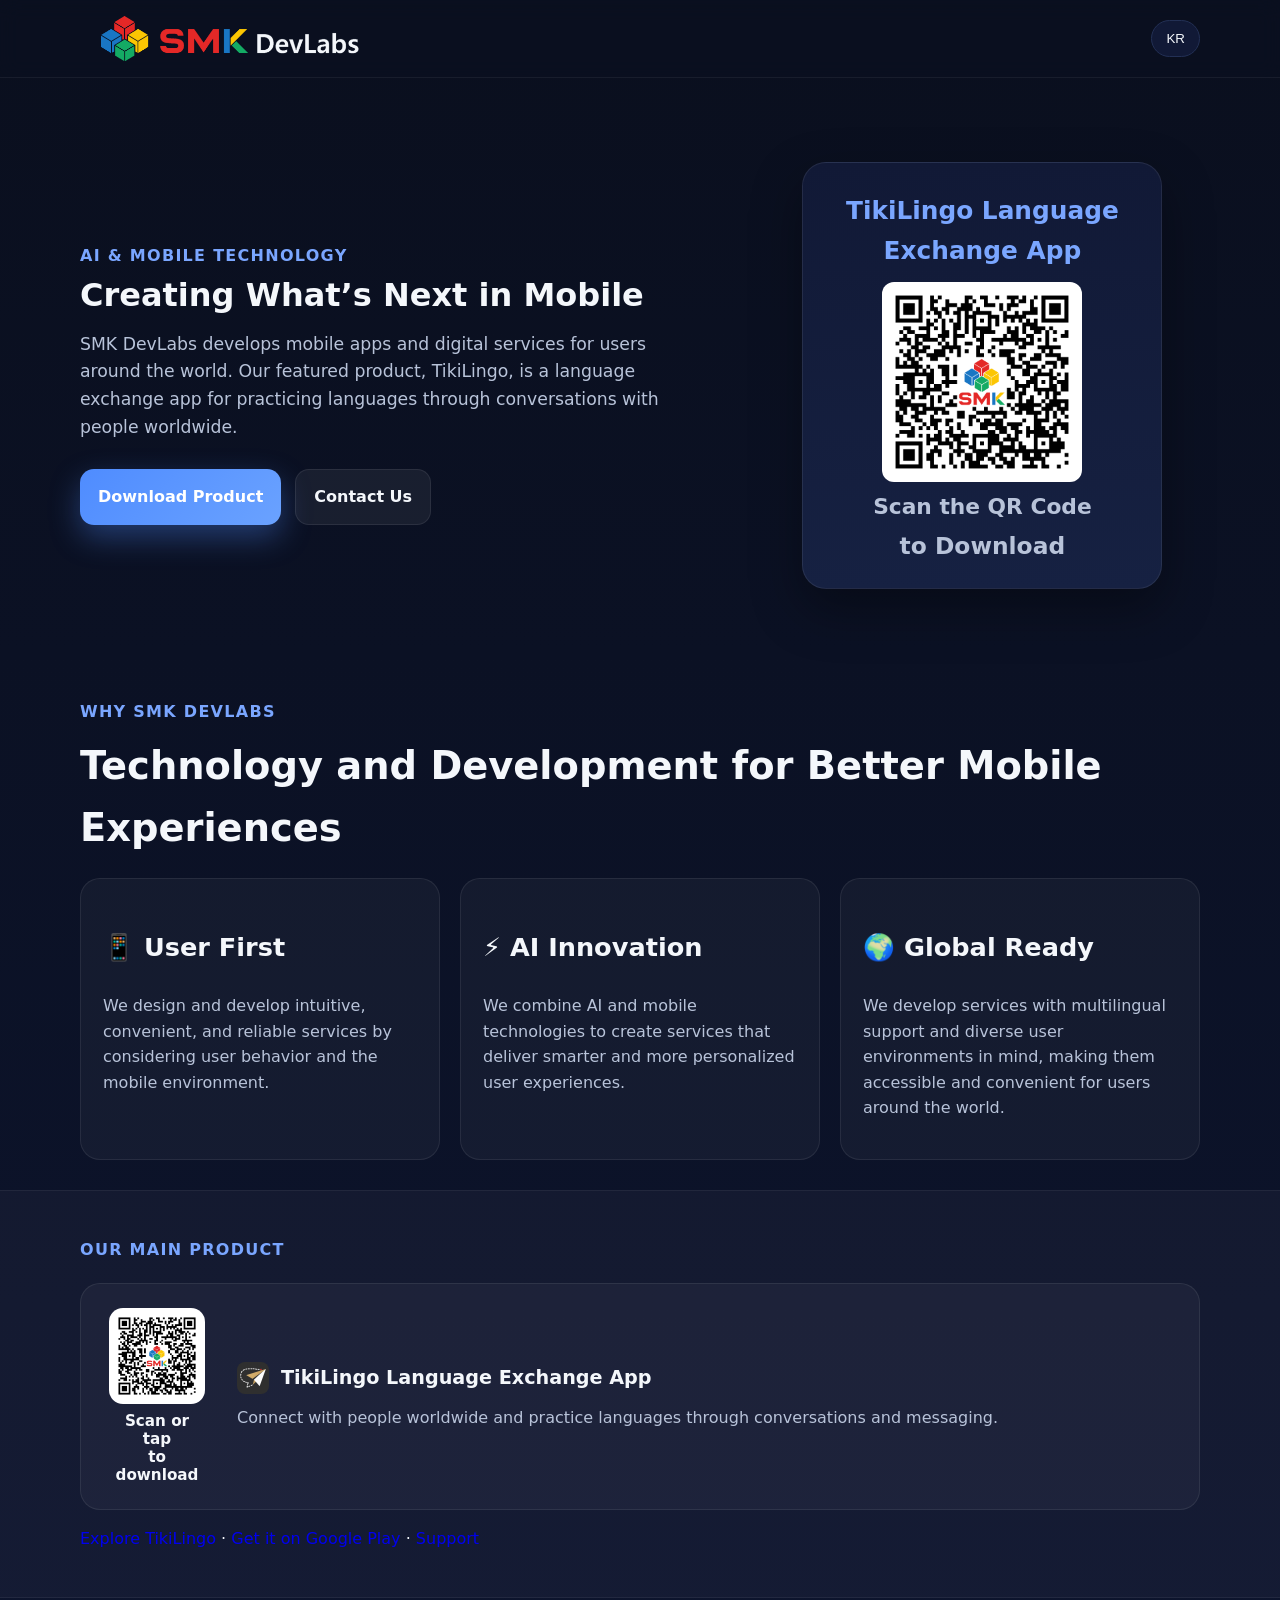
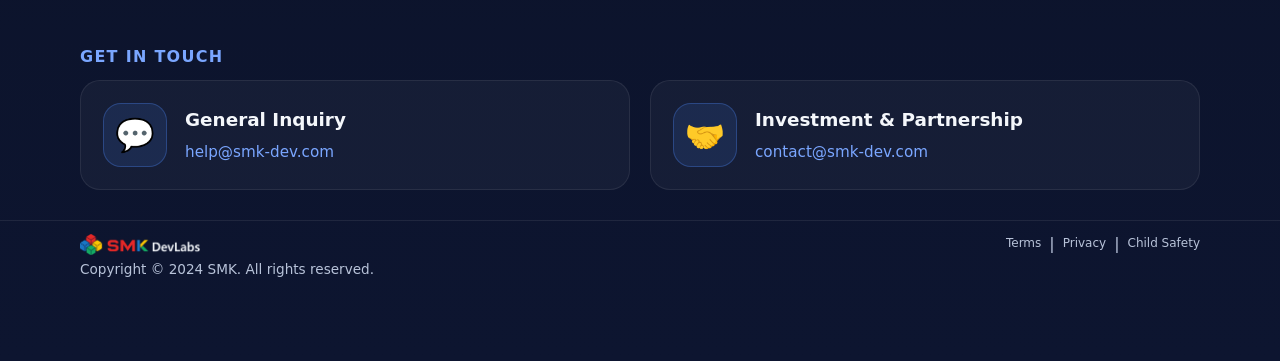
==== index.html @ c93ecc11 "Refresh homepage language copy and cache" ====
<!doctype html>
<html lang="ko">

<head>
  <meta charset="utf-8">
  <meta name="viewport" content="width=device-width, initial-scale=1">

  <meta name="description" data-i18n-key="page.description"
    content="SMK DevLabs develops mobile apps and digital services for users around the world, including TikiLingo, our language exchange app.">

  <title data-i18n-key="page.title">
    SMK DevLabs | Mobile App Development
  </title>

  <!-- Favicon -->
  <link rel="icon" type="image/png" sizes="512x512" href="/assets/img/SMK_LOGO_512x512.png">

  <!-- iPhone / iPad Home Screen -->
  <link rel="apple-touch-icon" sizes="180x180" href="/assets/img/SMK_LOGO_512x512.png">

  <!-- Android / PWA -->
  <link rel="manifest" href="/site.webmanifest">

  <meta name="theme-color" content="#ffffff">

  <!-- Canonical -->
  <link rel="canonical" href="https://smk-dev.com/">
  <!-- Open Graph -->
  <meta property="og:type" content="website">
  <meta property="og:url" content="https://smk-dev.com/">
  <meta property="og:title" content="SMK DevLabs | Mobile App Development">
  <meta property="og:description"
    content="SMK DevLabs develops mobile apps and digital services for users around the world, including TikiLingo, our language exchange app.">
  <meta property="og:image" content="https://smk-dev.com/assets/img/SMK_LOGO_512x512.png">

  <!-- Twitter / X -->
  <meta name="twitter:card" content="summary">
  <meta name="twitter:title" content="SMK DevLabs | Mobile App Development">
  <meta name="twitter:description"
    content="SMK DevLabs develops mobile apps and digital services for users around the world, including TikiLingo, our language exchange app.">
  <meta name="twitter:image" content="https://smk-dev.com/assets/img/SMK_LOGO_512x512.png">

  <link rel="stylesheet" href="style.css?v=20261029-2">
</head>

<body>

  <header class="header">
    <div class="container nav">
      <div class="logo-wrap">
        <a href="/"
          style="display: flex; align-items: center; text-decoration: none; color: inherit;">
          <img src="assets/img/logo.png" alt="SMK Logo" class="logo">
        </a>
      </div>

      <button id="langToggle" class="lang-btn">
        <span data-i18n-key="ui.toggleLabel">KR</span>
      </button>
    </div>
  </header>

  <main>
    <section class="hero">
      <div class="container hero-grid">
        <div>
          <p class="eyebrow" data-i18n-key="hero.eyebrow">AI & Mobile Technology</p>
          <h1 data-i18n-key="hero.title">Creating What’s Next in Mobile</h1>
          <p class="hero-text" data-i18n-key="hero.description">
            SMK DevLabs develops mobile apps and digital services for users around the world. Our featured product, TikiLingo, is a language exchange app for practicing languages through conversations with people worldwide.
          </p>
          <div class="hero-actions">
            <a class="btn primary" href="#product">
              <span data-i18n-key="hero.download">Download Apps</span>
            </a>
            <a class="btn secondary" href="#contact">
              <span data-i18n-key="hero.contact">Contact Us</span>
            </a>
          </div>
        </div>

        <div class="hero-visual">
          <a class="phone-card" href="https://play.google.com/store/apps/details?id=com.smk.tikitalk" target="_blank"
            rel="noreferrer"
            style="display: flex; flex-direction: column; align-items: center; text-align: center; gap: 12px; padding: 28px 24px;">

            <span class="hero-text" data-i18n-key="hero.productTitle"
              style="color: var(--brand-2); font-size: 1.55rem; font-weight: 600;">
              티키링고 언어교환 앱
            </span>

            <img src="assets/img/tikitalk-qr.png" alt="TikiLingo Google Play QR code"
              style="width: 200px; height: 200px; object-fit: contain; background: white; padding: 6px; border-radius: 12px;">

            <span data-i18n-key="hero.productScan"
              style="display: block; color: var(--muted); font-size: 1.36rem; font-weight: 800; line-height: 1.2;">
              QR 코드 스캔시
            </span>
            <span data-i18n-key="hero.productDownload"
              style="display: block; color: var(--muted); font-size: 1.46rem; font-weight: 600; line-height: 1.2;">
              앱 다운로드
            </span>

          </a>
        </div>
    </section>

<section class="section">
  <div class="container">
    <div class="section-head">
      <p class="eyebrow" data-i18n-key="why.title">Why SMK DEVLABS</p>
      <h2 data-i18n-key="why.heading">Built for Mobile from Day One</h2>
    </div>

    <div class="cards">
      <article class="card">
        <h3>
          <span class="card-icon">📱</span>
          <span data-i18n-key="why.card1.title">Mobile-First Design</span>
        </h3>
        <p data-i18n-key="why.card1.description">
          Every product is designed for the best smartphone experience.
        </p>
      </article>

      <article class="card">
        <h3>
          <span class="card-icon">⚡</span>
          <span data-i18n-key="why.card2.title">Fast Development</span>
        </h3>
        <p data-i18n-key="why.card2.description">
          We turn ideas into working mobile apps quickly and efficiently.
        </p>
      </article>

      <article class="card">
        <h3>
          <span class="card-icon">🌍</span>
          <span data-i18n-key="why.card3.title">Global Ready</span>
        </h3>
        <p data-i18n-key="why.card3.description">
          Our apps are built with multilingual and international users in mind.
        </p>
      </article>
    </div>
  </div>
</section>
    <section class="section product" id="product">
      <div class="container">
        <div class="section-head">
          <p class="eyebrow" data-i18n-key="product.title">Our Main Product</p>
        </div>
        <div class="product-card-main">
          <a class="product-left-group" href="https://play.google.com/store/apps/details?id=com.smk.tikitalk" target="_blank" rel="noopener noreferrer" aria-label="Download TikiLingo on Google Play">
            <img src="assets/img/tikitalk-qr.png" alt="TikiLingo Google Play QR code" class="qr-img-large">
            <span class="qr-action-caption">Scan or tap<br>to download</span>
          </a>
          <a class="main-product-content product-details-link" href="/tikilingo.html" aria-label="Learn more about TikiLingo">
            <div class="main-product-header">
              <div class="title-with-badge">
                <img src="assets/img/app-icon.png" alt="TikiLingo app icon" class="inline-app-icon">
                <h2 data-i18n-key="product.heading">TikiLingo Language Exchange App</h2>
              </div>
            </div>
            <p data-i18n-key="product.description">
              Connect with people worldwide and practice languages through conversations and messaging.
            </p>
          </a>
        </div>
        <p class="product-support-links"><a href="/tikilingo.html" data-i18n-key="product.learnMore">Explore TikiLingo</a> · <a href="https://play.google.com/store/apps/details?id=com.smk.tikitalk" target="_blank" rel="noopener noreferrer" data-i18n-key="product.install">Get it on Google Play</a> · <a href="mailto:help@smk-dev.com">Support</a></p>
      </div>
    </section>

    <section class="section contact" id="contact">
      <div class="container">
        <p class="eyebrow" data-i18n-key="contact.title">Get in Touch</p>
        <div class="contact-grid">
          <div class="contact-card">
            <a href="mailto:help@smk-dev.com" class="contact-link">
              <div class="contact-icon">💬</div>
              <div class="contact-content">
                <h3 data-i18n-key="contact.general.title">General Inquiry</h3>
                <span class="contact-text">help@smk-dev.com</span>
              </div>
            </a>
          </div>
          <div class="contact-card">
            <a href="mailto:contact@smk-dev.com" class="contact-link">
              <div class="contact-icon">🤝</div>
              <div class="contact-content">
                <h3 data-i18n-key="contact.partnership.title">Investment & Partnership</h3>
                <span class="contact-text">contact@smk-dev.com</span>
              </div>
            </a>
          </div>
        </div>
      </div>
    </section>
  </main>

  <div id="site-footer"></div>

  <a href="#" class="back-to-top" aria-label="Back to top">
    <svg viewBox="0 0 24 24" width="20" height="20" stroke="currentColor" stroke-width="2.5" fill="none"
      stroke-linecap="round" stroke-linejoin="round">
      <polyline points="18 15 12 9 6 15"></polyline>
    </svg>
  </a>

  <script src="script.js?v=20261029-4"></script>
</body>

</html>
---- style.css ----
:root {
  --bg: #0b1020;
  --panel: #111936;
  --panel-2: #162142;
  --text: #f4f7fb;
  --muted: #b8c3d9;
  --line: #233055;
  --brand: #4f8cff;
  --brand-2: #7aa6ff;
  --shadow: 0 20px 50px rgba(0, 0, 0, .35);
}

/* =========================================================
GLOBAL
========================================================= */

* {
  box-sizing: border-box;
}

html {
  scroll-behavior: smooth;
}

body {
  margin: 0;

  font-family:
    Inter,
    system-ui,
    -apple-system,
    BlinkMacSystemFont,
    "Segoe UI",
    Roboto,
    sans-serif;

  background:
    linear-gradient(180deg,
      #0a0f1e 0%,
      #0d1530 100%);

  color: var(--text);
  line-height: 1.6;
}

a,
a:link,
a:visited,
a:hover,
a:active {
  text-decoration: none !important;
}

.container {
  width: min(1120px,
      calc(100% - 40px));

  margin: 0 auto;
}

/* Accessible navigation and product landing pages */
.skip-link {
  position: absolute;
  top: 8px;
  left: -10000px;
  z-index: 100;
  padding: 10px 14px;
  border-radius: 8px;
  background: var(--panel);
  color: var(--text);
}

.skip-link:focus {
  left: 12px;
}

:focus-visible {
  outline: 3px solid var(--brand-2);
  outline-offset: 3px;
}

.landing-source a,
.landing-faq a,
.landing-cta a:not(.btn) {
  color: var(--brand-2);
}

.lang-btn[href] {
  display: inline-flex;
  align-items: center;
  text-decoration: none;
}

.landing-main .landing-hero {
  padding-top: 64px;
}

.landing-subtitle {
  color: var(--muted);
  font-size: .62em;
}

.landing-app-icon {
  width: min(280px, 70vw);
  height: auto;
  border-radius: 28px;
  box-shadow: var(--shadow);
}

.landing-download-card {
  width: min(360px, 100%);
  flex-direction: column;
  gap: 14px;
  padding: 24px;
  text-align: center;
}

.landing-download-card .landing-app-icon {
  width: 88px;
  border-radius: 20px;
}

.landing-qr {
  width: 220px;
  height: 220px;
  max-width: 100%;
  object-fit: contain;
  padding: 6px;
  border-radius: 14px;
  background: #fff;
}

.landing-qr-caption,
.qr-action-caption {
  color: var(--muted);
  font-size: .95rem;
  font-weight: 700;
  text-align: center;
}

.store-note,
.landing-source {
  color: var(--muted);
  font-size: .94rem;
}

.landing-cards .card h3 {
  margin-top: 0;
}

.landing-faq details {
  margin: 12px 0;
  padding: 18px 20px;
  border: 1px solid rgba(255, 255, 255, .08);
  border-radius: 14px;
  background: rgba(255, 255, 255, .04);
}

.landing-faq summary {
  cursor: pointer;
  font-size: 1.08rem;
  font-weight: 700;
}

.landing-faq details p,
.landing-cta p {
  color: var(--muted);
}

.landing-cta .container {
  padding: 28px;
  border: 1px solid rgba(255, 255, 255, .08);
  border-radius: 20px;
  background: rgba(255, 255, 255, .04);
}

.landing-cta h2 {
  margin-top: 0;
}

.landing-cta .btn {
  margin: 8px 0;
}

/* =========================================================
HEADER
========================================================= */

.header {
  position: sticky;
  top: 0;
  z-index: 50;

  backdrop-filter: blur(10px);

  background:
    rgba(11, 16, 32, .7);

  border-bottom:
    1px solid rgba(255, 255, 255, .06);
}

.nav {
  display: flex;

  align-items: center;
  justify-content: space-between;

  padding: 16px 0;
}

.logo-wrap {
  display: flex;

  align-items: center;

  gap: 16px;
}

.footer-logo {
  gap: 10px;
}

.logo {
  width: 300px;
  height: 45px;

  object-fit: contain;
}

.logo.small {
  width: 120px;
  height: 28px;
}

.lang-btn {
  border:
    1px solid var(--line);

  background:
    var(--panel);

  color:
    var(--text);

  padding:
    10px 14px;

  border-radius:
    999px;

  cursor:
    pointer;
}

/* =========================================================
HERO
========================================================= */

.hero {
  padding:
    84px 0 64px;
}

.hero-grid {
  display: grid;

  grid-template-columns:
    1.2fr .8fr;

  gap:
    32px;

  align-items:
    center;
}

.eyebrow {
  color:
    var(--brand-2);

  font-weight:
    700;

  letter-spacing:
    .08em;

  text-transform:
    uppercase;

  margin-bottom:
    10px;
}

h1 {
  font-size:
    clamp(2.0rem,
      5vw,
      2.0rem);

  line-height:
    1.08;

  margin:
    0 0 18px;
}

.hero-text {
  color:
    var(--muted);

  font-size:
    1.08rem;

  max-width:
    620px;
}

.hero-actions {
  display:
    flex;

  gap:
    14px;

  margin-top:
    28px;

  flex-wrap:
    wrap;
}

.btn {
  display:
    inline-flex;

  align-items:
    center;

  justify-content:
    center;

  padding:
    14px 18px;

  border-radius:
    14px;

  text-decoration:
    none;

  font-weight:
    700;

  transition:
    .2s;
}

.btn:hover {
  transform:
    translateY(-2px);
}

.btn.primary {
  background:
    linear-gradient(135deg,
      var(--brand),
      #6aa2ff);

  color:
    white;

  box-shadow:
    0 12px 30px rgba(79, 140, 255, .35);
}

.btn.secondary {
  background:
    rgba(255, 255, 255, .06);

  border:
    1px solid rgba(255, 255, 255, .08);

  color:
    var(--text);
}

/* =========================================================
FEATURED PRODUCT
========================================================= */

.hero-visual {
  display:
    flex;

  justify-content:
    center;
}

.phone-card {
  width:
    min(360px, 100%);

  background:
    linear-gradient(180deg,
      var(--panel),
      var(--panel-2));

  border:
    1px solid rgba(255, 255, 255, .08);

  border-radius:
    24px;

  padding:
    22px;

  box-shadow:
    var(--shadow);

  display:
    flex;

  gap:
    18px;

  align-items:
    center;

  text-decoration:
    none;

  color:
    var(--text);

  cursor:
    pointer;

  transition:
    .2s;
}

.phone-card:hover {
  transform:
    translateY(-4px);
}

.phone-card *,
.phone-card:hover,
.phone-card:visited {
  text-decoration:
    none !important;

  color:
    inherit;
}

.app-icon {
  width:
    96px;

  height:
    96px;

  border-radius:
    22px;

  object-fit:
    cover;
}

.app-label {
  color:
    var(--brand-2);

  font-size:
    .85rem;

  font-weight:
    700;
}

/* =========================================================
SECTION
========================================================= */

.section {
  padding:
    30px 0;
}

.section-head {
  margin-bottom:
    20px;
}

.section h2 {
  font-size:
    clamp(1.8rem,
      3vw,
      3rem);

  margin:
    0;
}

/* =========================================================
CARDS
========================================================= */

.cards {
  display:
    grid;

  grid-template-columns:
    repeat(3, 1fr);

  gap:
    20px;
}

.card {
  background:
    rgba(255, 255, 255, .04);

  border:
    1px solid rgba(255, 255, 255, .08);

  border-radius:
    20px;

  padding:
    22px;
}

.card-icon {
  font-size:
    1.6rem;
}

.card h3 {
  font-size:
      1.6rem;
}

.card p {
  color:
    var(--muted);
}

/* =========================================================
CONTACT
========================================================= */

.contact-grid {
  display:
    grid;

  grid-template-columns:
    repeat(2, 1fr);

  gap:
    20px;
}

.contact-card {
  background:
    rgba(255, 255, 255, .04);

  border:
    1px solid rgba(255, 255, 255, .08);

  border-radius:
    20px;

  padding:
    22px;

  transition:
    transform .2s,
    border-color .2s;
}

.contact-card:hover {
  transform:
    translateY(-3px);

  border-color:
    rgba(79, 140, 255, 0.3);
}

.contact-link {
  display:
    flex;

  align-items:
    center;

  gap:
    18px;

  text-decoration:
    none;

  color:
    inherit;
}

.contact-icon {
  display:
    flex;

  align-items:
    center;

  justify-content:
    center;

  flex-shrink:
    0;

  width:
    64px;

  height:
    64px;

  background:
    rgba(79, 140, 255, 0.12);

  border:
    1px solid rgba(79, 140, 255, 0.3);

  border-radius:
    18px;

  font-size:
    2rem;

  line-height:
    1;
}

.contact-content {
  display:
    flex;

  flex-direction:
    column;

  gap:
    6px;
}

.contact-content h3 {
  margin:
    0;

  font-size:
    1.15rem;

  font-weight:
    600;

  color:
    var(--text);
}

.contact-text {
  color:
    var(--brand-2);

  font-size:
    0.95rem;

  font-weight:
    500;

  word-break:
    break-all;
}

/* =========================================================
LEGAL PAGES
========================================================= */
.legal-container {
  width: 100%;
  max-width: none;
  margin: 20px auto;
  padding: 0 20px;
}

.legal-content h1 {
  font-size: 1.6rem !important;

  margin-bottom:
    12px;
}

.legal-content h2 {
  font-size:
    clamp(1.2rem,
      2.5vw,
      1.4rem);

  margin-top:
    35px;

  margin-bottom:
    12px;

  color:
    var(--brand-2);
}

.legal-content p,
.legal-content li {
  color:
    var(--muted);

  line-height:
    1.7;

  margin-bottom:
    12px;
}

.legal-content ul {
  padding-left:
    20px;

  margin-bottom:
    20px;
}

.back-link {
  display:
    inline-flex;

  align-items:
    center;

  gap:
    8px;

  color:
    var(--brand-2);

  text-decoration:
    none;

  font-weight:
    600;

  margin-bottom:
    30px;

  transition:
    transform .2s;
}

.back-link:hover {
  transform:
    translateX(-4px);
}

/* =========================================================
FOOTER
========================================================= */

.footer {
  border-top:
    1px solid rgba(255, 255, 255, .08);

  padding:
    10px 0;

  padding-bottom:
    80px;
}

.footer-inner {
  display:
    flex;

  justify-content:
    space-between;

  align-items:
    flex-start;

  flex-wrap:
    wrap;

  gap:
    0;
}

.footer-left {
  display:
    flex;

  flex-direction:
    column;

  gap:
    0;
}

.footer-copyright {
  color:
    var(--muted);

  font-size:
    0.85rem;

  margin:
    0;
}

.footer-right {
  display:
    flex;

  flex-direction:
    column;
}

.footer-links-list {
  list-style:
    none;

  padding:
    0;

  margin:
    0;

  display:
    flex;

  flex-direction:
    row;

  gap:
    0;

  text-align:
    right;
}

.footer-links-list li {
  display:
    flex;

  align-items:
    center;
}

.footer-links-list li:not(:last-child)::after {
  content:
    "|";

  margin:
    0 8px;

  color:
    var(--muted);
}

.footer-links-list a {
  color:
    var(--muted);

  text-decoration:
    none !important;

  font-size:
    0.75rem;

  transition:
    color 0.2s;

  display:
    inline-block;
}

.footer-links-list a:hover {
  color:
    var(--brand-2);

  text-decoration:
    none !important;
}

/* =========================================================
SCROLL BUTTONS

Both buttons use exactly the same visual design.
Only their position and arrow direction are different.

The arrows are pure CSS.
There is NO horizontal shaft/line.
There is NO movement on hover or active state.
========================================================= */

.back-to-top,
#scroll-bottom-button {
  position:
    fixed;

  width:
    48px;

  height:
    48px;

  display:
    flex;

  align-items:
    center;

  justify-content:
    center;

  padding:
    0;

  margin:
    0;

  background:
    rgba(30, 41, 59, 0.3);

  color:
    #ffffff;

  border:
    1px solid rgba(255, 255, 255, 0.1);

  border-radius:
    50%;

  backdrop-filter:
    blur(4px);

  -webkit-backdrop-filter:
    blur(4px);

  z-index:
    9999;

  cursor:
    pointer;

  text-decoration:
    none;

  transition:
    opacity 0.3s ease,
    visibility 0.3s ease,
    background 0.2s ease,
    border-color 0.2s ease,
    box-shadow 0.2s ease;
}

/* Hide scroll-to-bottom button when hidden attribute is active */
#scroll-bottom-button[hidden] {
  display: none !important;
}

/* =========================================================
BACK TO TOP
========================================================= */

.back-to-top {
  bottom:
    30px;

  right:
    30px;

  opacity:
    0;

  visibility:
    hidden;
}

.back-to-top.show {
  opacity:
    1;

  visibility:
    visible;
}

/* =========================================================
SCROLL TO BOTTOM
========================================================= */

#scroll-bottom-button {
  left:
    50%;

  bottom:
    30px;

  transform:
    translateX(-50%);

  opacity:
    1;

  visibility:
    visible;
}

/* =========================================================
HIDE ORIGINAL SVG
========================================================= */

.back-to-top svg {
  display:
    none;
}

/* =========================================================
CSS ARROWS

UP:
  ^

DOWN:
  v

Only two diagonal lines are used.
There is no horizontal line.
========================================================= */

/* Common arrow head */

.back-to-top::before,
#scroll-bottom-button::before {
  content:
    "";

  position:
    absolute;

  width:
    10px;

  height:
    10px;

  border-left:
    2px solid currentColor;

  border-top:
    2px solid currentColor;

  opacity:
    0.9;

  border-radius:
    1px;

  transition:
    opacity 0.2s ease;
}

/* =========================================================
UP ARROW

^
========================================================= */

.back-to-top::before {
  transform:
    rotate(45deg);

  top:
    18px;
}

/* =========================================================
DOWN ARROW

v
========================================================= */

#scroll-bottom-button::before {
  transform:
    rotate(225deg);

  top:
    15px;
}

/* =========================================================
REMOVE ARROW SHAFT COMPLETELY

The previous ::after horizontal line is intentionally disabled.
========================================================= */

.back-to-top::after,
#scroll-bottom-button::after {
  display:
    none;
}

/* =========================================================
HOVER

The button does NOT move.
The arrow does NOT move.
Only visual highlighting changes.
========================================================= */

.back-to-top:hover,
#scroll-bottom-button:hover {
  background:
    rgba(79, 140, 255, 0.85);

  border-color:
    rgba(79, 140, 255, 0.5);

  box-shadow:
    0 8px 20px rgba(0, 0, 0, 0.3);
}

.back-to-top:hover::before,
#scroll-bottom-button:hover::before {
  opacity:
    1;
}

/* =========================================================
ACTIVE

The buttons do NOT move when clicked.
========================================================= */

.back-to-top:active {
  transform:
    none;
}

#scroll-bottom-button:active {
  transform:
    translateX(-50%);
}

/* =========================================================
HIDDEN STATE
========================================================= */

#scroll-bottom-button.hidden {
  opacity:
    0;

  visibility:
    hidden;

  pointer-events:
    none;

  transform:
    translateX(-50%);
}

/* =========================================================
KEYBOARD FOCUS
========================================================= */

.back-to-top:focus-visible,
#scroll-bottom-button:focus-visible {
  outline:
    2px solid rgba(255, 255, 255, 0.3);

  outline-offset:
    3px;
}

/* =========================================================
MAIN PRODUCT
========================================================= */

.product {
  background:
    rgba(255, 255, 255, .03);

  border-top:
    1px solid rgba(255, 255, 255, .06);

  border-bottom:
    1px solid rgba(255, 255, 255, .06);
}

.product-card-main {
  display:
    flex;

  align-items:
    center;

  gap:
    32px;

  text-decoration:
    none;

  color:
    var(--text);

  background:
    rgba(255, 255, 255, .04);

  border:
    1px solid rgba(255, 255, 255, .08);

  border-radius:
    20px;

  padding:
    24px 28px;

  cursor:
    pointer;

  transition:
    .2s;
}

.product-card-main:hover {
  transform:
    translateY(-4px);

  box-shadow:
    var(--shadow);

  border-color:
    rgba(79, 140, 255, 0.3);
}

.product-card-main *,
.product-card-main:hover,
.product-card-main:visited,
.product-card-main:active {
  text-decoration:
    none !important;

  color:
    inherit;
}

/* =========================================================
LEFT GROUP
========================================================= */

.product-left-group {
  flex-shrink:
    0;

  display:
    flex;

  align-items:
    center;

  justify-content:
    center;
}

.product-left-group[href] {
  width: 96px;
  flex: 0 0 96px;
  flex-direction: column;
  gap: 8px;
  color: inherit;
  text-decoration: none;
}

.product-left-group[href] .qr-action-caption {
  width: 96px;
  max-width: 96px;
  line-height: 1.2;
}

.qr-img-large {
  width:
    96px;

  height:
    96px;

  object-fit:
    contain;

  background:
    white;

  padding:
    6px;

  border-radius:
    14px;
}

/* =========================================================
CONTENT AREA
========================================================= */

.main-product-content {
  display:
    flex;

  flex-direction:
    column;

  gap:
    12px;

  flex:
    1;
}

.product-details-link {
  color: inherit;
  text-decoration: none;
}

.main-product-header {
  display:
    flex;

  align-items:
    center;
}

.title-with-badge {
  display:
    flex;

  align-items:
    center;

  flex-wrap:
    wrap;

  gap:
    12px;
}

.inline-app-icon {
  width:
    32px;

  height:
    32px;

  border-radius:
    8px;

  object-fit:
    cover;
}

.main-product-header h2 {
  margin:
    0;

  font-size:
    1.2rem;

  font-weight:
    600;
}

/* =========================================================
GOOGLE PLAY BUTTON
========================================================= */

.google-play-store-button {
  width:
    110px;

  height:
    auto;

  display:
    inline-block;

  vertical-align:
    middle;

  transition:
    transform .2s;
}

.google-play-store-button:hover {
  transform:
    translateY(-2px);
}

.main-product-content p {
  color:
    var(--muted);

  margin:
    0;

  font-size:
    1rem;

  line-height:
    1.5;
}

/* =========================================================
KOREAN SUB LIST
========================================================= */

.korean-sub-list {
  list-style:
    none;

  margin:
    8px 0;

  padding-left:
    2em;
}

.korean-sub-list li {
  margin:
    4px 0;

  padding-left:
    0;
}

/* =========================================================
RESPONSIVE
========================================================= */

@media (max-width: 860px) {

  .hero-grid,
  .cards,
  .contact-grid {
    grid-template-columns:
      1fr;
  }

  .logo {
    width:
      300px;

    height:
      45px;
  }

  .product-card-main {
    flex-direction:
      column;

    align-items:
      flex-start;
  }

  .product-left-group[href] {
    align-self: center;
  }

  .contact-grid {
    grid-template-columns:
      1fr;
  }
}

/* =========================================================
TABLET / MOBILE
========================================================= */

@media (max-width: 768px) {

  .back-to-top,
  #scroll-bottom-button {
    width:
      42px;

    height:
      42px;

    bottom:
      20px;
  }

  .back-to-top {
    right:
      20px;
  }

  #scroll-bottom-button {
    left:
      50%;
  }

  .back-to-top::before,
  #scroll-bottom-button::before {
    width:
      8px;

    height:
      8px;
  }

  /* Keep the same arrow direction and position.
     No horizontal line is displayed. */

  .back-to-top::before {
    transform:
      rotate(45deg);

    top:
      16px;
  }

  #scroll-bottom-button::before {
    transform:
      rotate(225deg);

    top:
      13px;
  }

  .back-to-top:hover::before {
    transform:
      rotate(45deg);
  }

  #scroll-bottom-button:hover::before {
    transform:
      rotate(225deg);
  }
}

/* =========================================================
SMALL MOBILE
========================================================= */

@media (max-width: 600px) {

  .footer-inner {
    flex-direction:
      column;

    align-items:
      flex-start;
  }

  .footer-links-list {
    text-align:
      left;
  }

  .footer-links-list a:hover {
    transform:
      none;
  }
}

/* =========================================================
EXTRA SMALL MOBILE
========================================================= */

@media (max-width: 480px) {

  .logo {
    width:
      180px;

    height:
      45px;
  }

  .hero {
    padding:
      40px 0 30px;
  }

  .contact-card {
    padding:
      18px;
  }

  .contact-icon {
    width:
      54px;

    height:
      54px;

    font-size:
      1.6rem;
  }
}
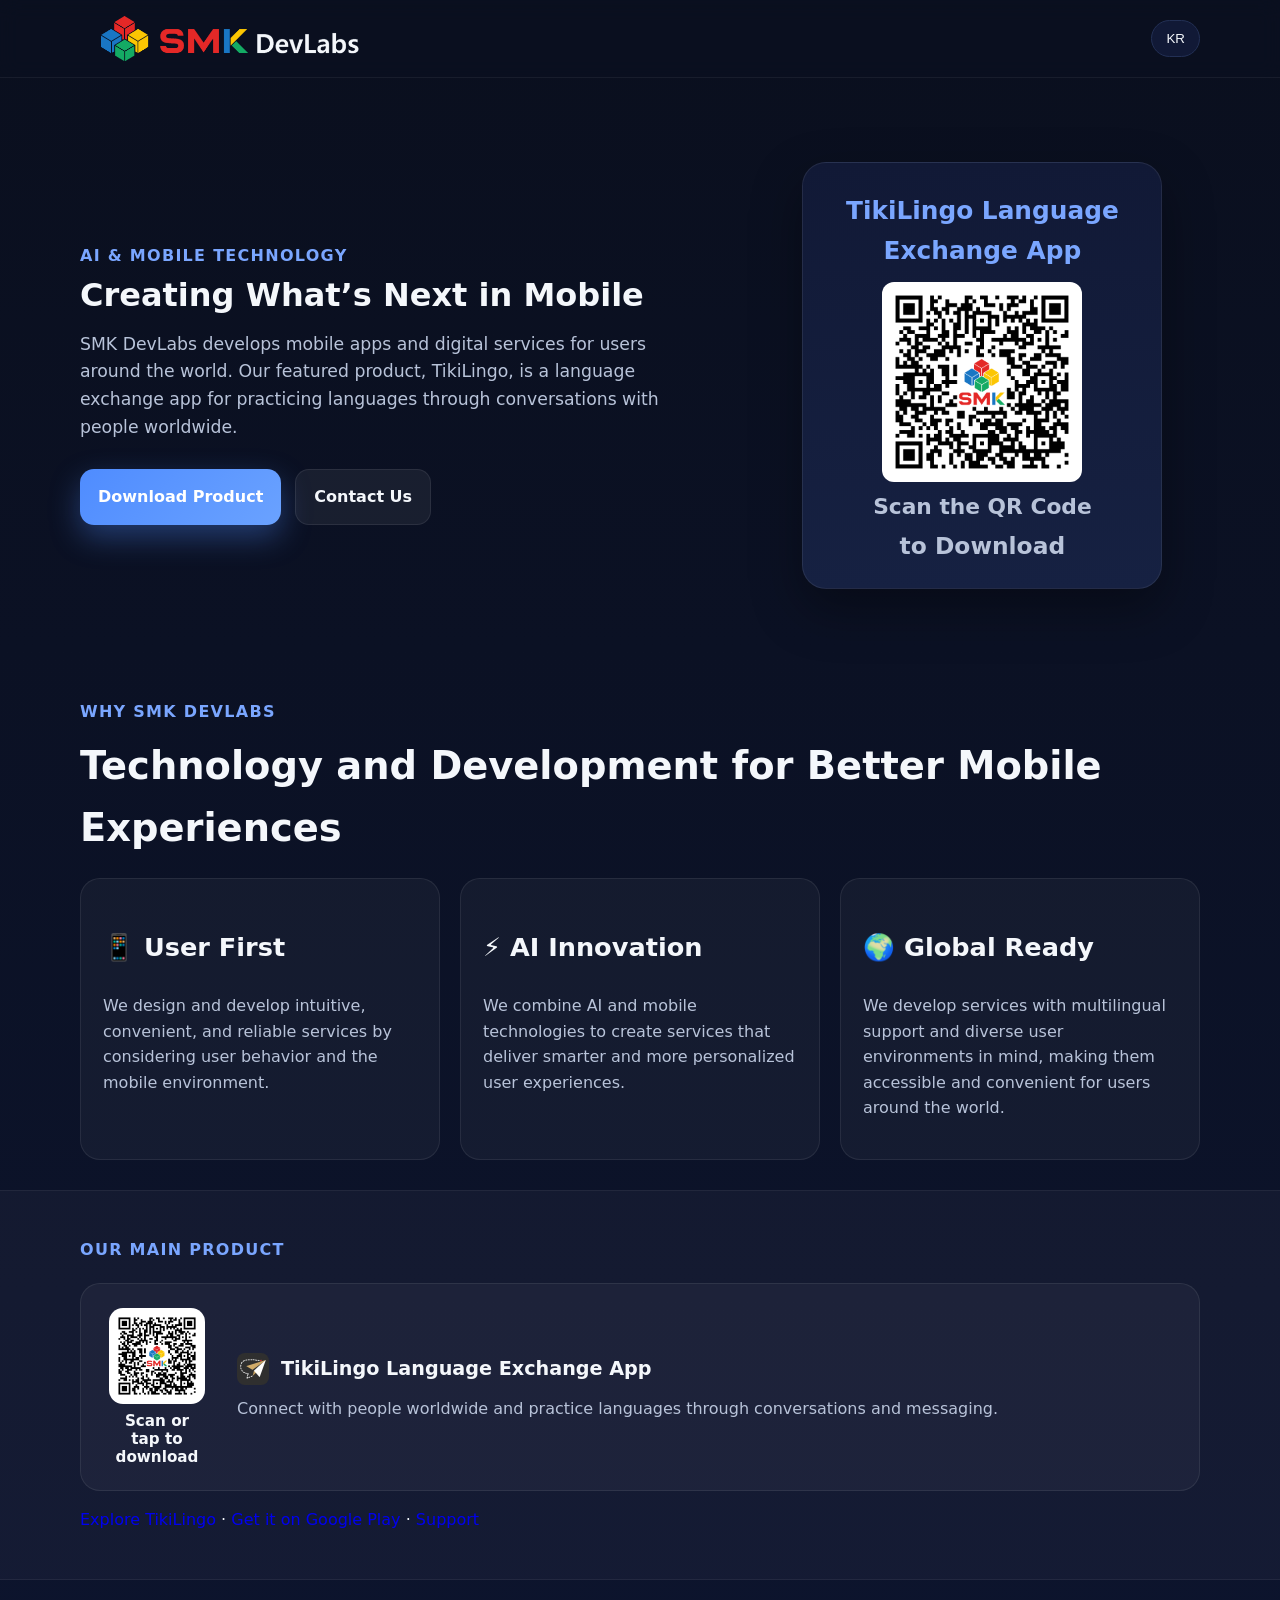
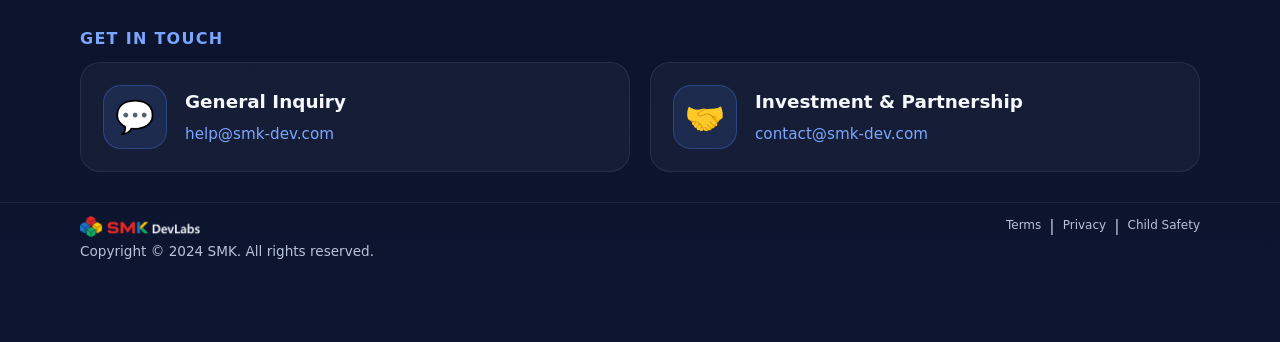
==== commit fb7b1ad2: "Localize homepage and landing page links" ====
--- a/index.html
+++ b/index.html
@@ -153,7 +153,10 @@
         <div class="product-card-main">
           <a class="product-left-group" href="https://play.google.com/store/apps/details?id=com.smk.tikitalk" target="_blank" rel="noopener noreferrer" aria-label="Download TikiLingo on Google Play">
             <img src="assets/img/tikitalk-qr.png" alt="TikiLingo Google Play QR code" class="qr-img-large">
-            <span class="qr-action-caption">Scan or tap<br>to download</span>
+            <span class="qr-action-caption">
+              <span data-i18n-key="product.qrScan">Scan or tap</span>
+              <span data-i18n-key="product.qrDownload">to download</span>
+            </span>
           </a>
           <a class="main-product-content product-details-link" href="/tikilingo.html" aria-label="Learn more about TikiLingo">
             <div class="main-product-header">
@@ -207,7 +210,7 @@
     </svg>
   </a>
 
-  <script src="script.js?v=20261029-4"></script>
+  <script src="script.js?v=20261029-5"></script>
 </body>
 
 </html>
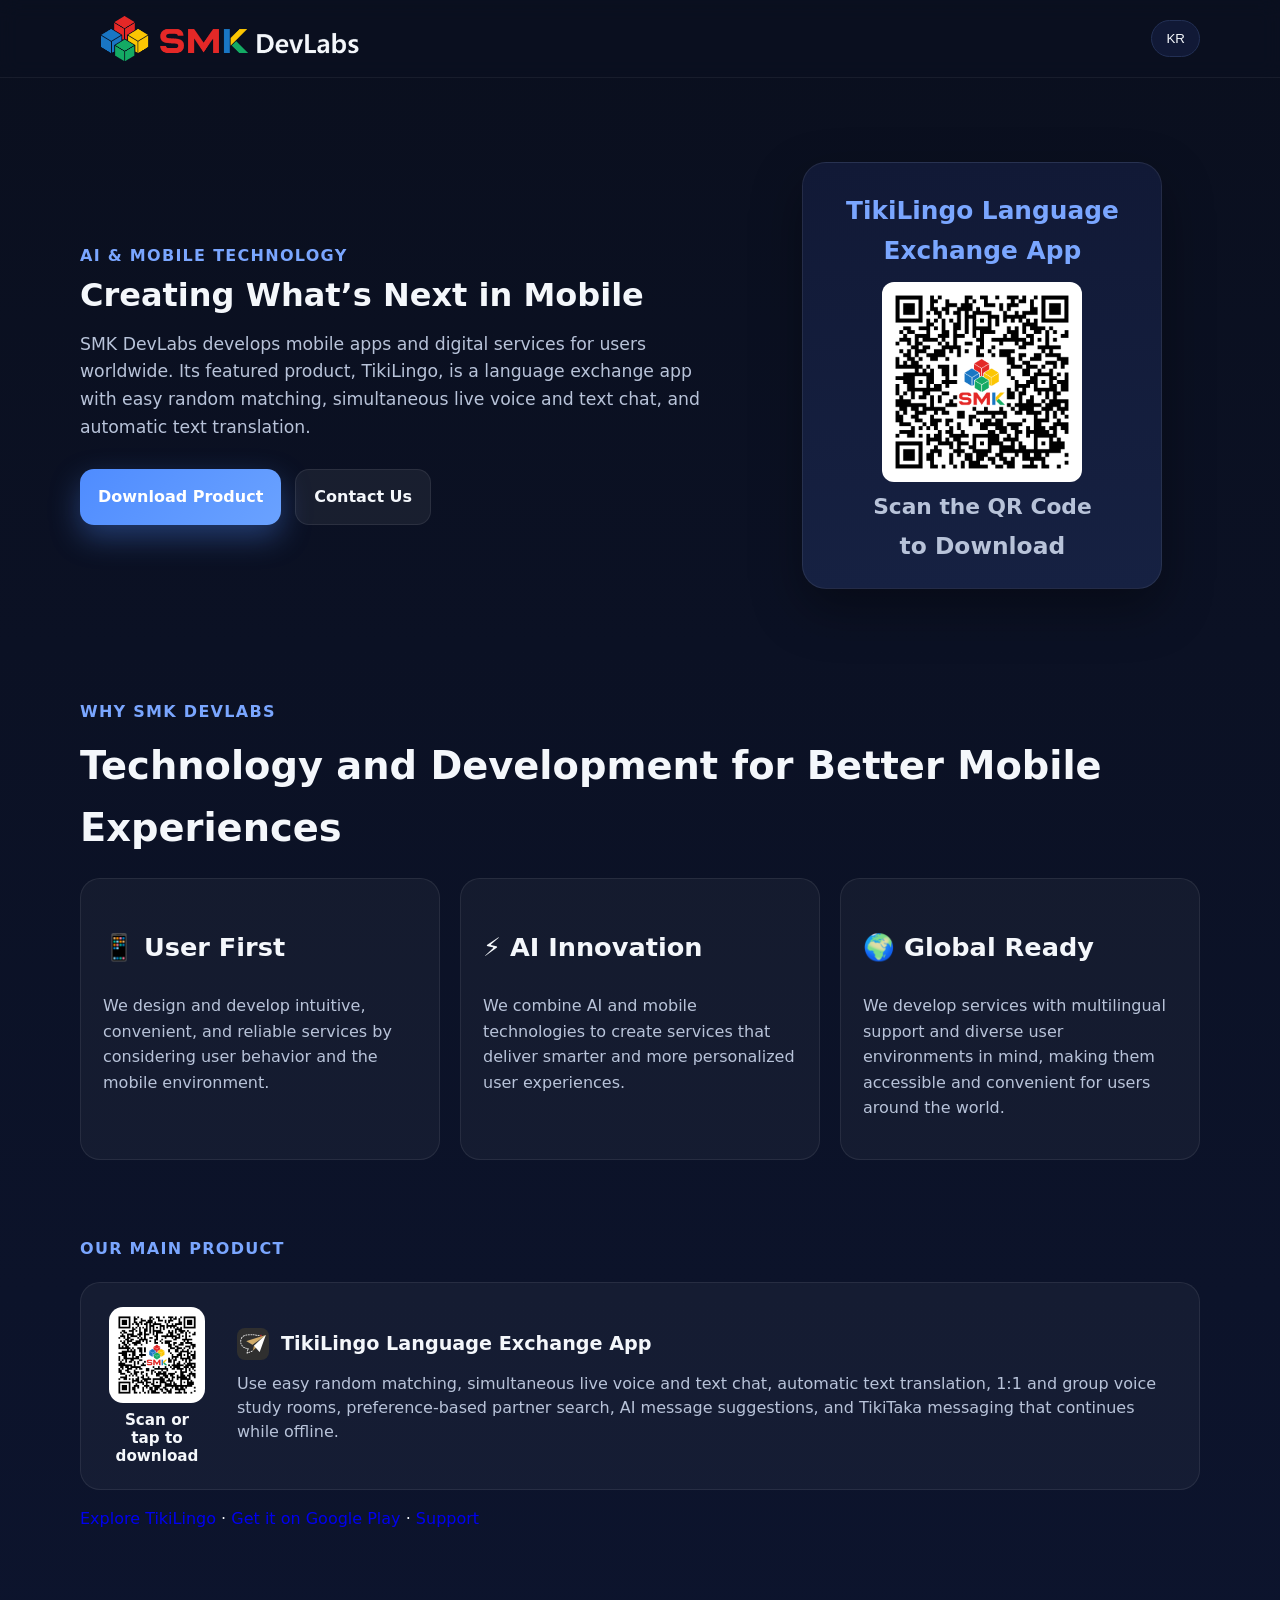
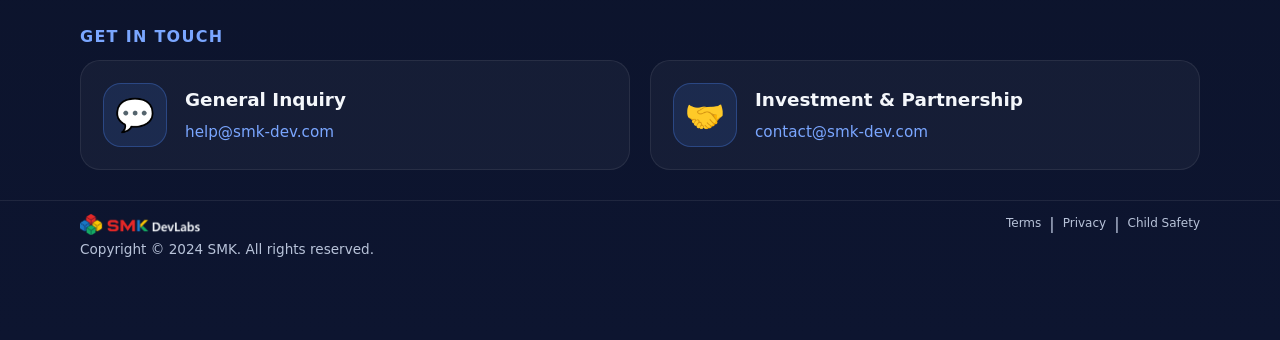
==== commit 6c192d94: "Highlight TikiLingo live chat and translation" ====
--- a/index.html
+++ b/index.html
@@ -6,7 +6,7 @@
   <meta name="viewport" content="width=device-width, initial-scale=1">
 
   <meta name="description" data-i18n-key="page.description"
-    content="SMK DevLabs develops mobile apps and digital services for users around the world, including TikiLingo, our language exchange app.">
+    content="SMK DevLabs develops mobile apps, including TikiLingo, a language exchange app with random matching, live voice and text chat, automatic translation, and study rooms.">
 
   <title data-i18n-key="page.title">
     SMK DevLabs | Mobile App Development
@@ -30,14 +30,14 @@
   <meta property="og:url" content="https://smk-dev.com/">
   <meta property="og:title" content="SMK DevLabs | Mobile App Development">
   <meta property="og:description"
-    content="SMK DevLabs develops mobile apps and digital services for users around the world, including TikiLingo, our language exchange app.">
+    content="SMK DevLabs develops mobile apps, including TikiLingo, a language exchange app with random matching, live voice and text chat, automatic translation, and study rooms.">
   <meta property="og:image" content="https://smk-dev.com/assets/img/SMK_LOGO_512x512.png">
 
   <!-- Twitter / X -->
   <meta name="twitter:card" content="summary">
   <meta name="twitter:title" content="SMK DevLabs | Mobile App Development">
   <meta name="twitter:description"
-    content="SMK DevLabs develops mobile apps and digital services for users around the world, including TikiLingo, our language exchange app.">
+    content="SMK DevLabs develops mobile apps, including TikiLingo, a language exchange app with random matching, live voice and text chat, automatic translation, and study rooms.">
   <meta name="twitter:image" content="https://smk-dev.com/assets/img/SMK_LOGO_512x512.png">
 
   <link rel="stylesheet" href="style.css?v=20261029-2">
@@ -67,7 +67,7 @@
           <p class="eyebrow" data-i18n-key="hero.eyebrow">AI & Mobile Technology</p>
           <h1 data-i18n-key="hero.title">Creating What’s Next in Mobile</h1>
           <p class="hero-text" data-i18n-key="hero.description">
-            SMK DevLabs develops mobile apps and digital services for users around the world. Our featured product, TikiLingo, is a language exchange app for practicing languages through conversations with people worldwide.
+            SMK DevLabs develops mobile apps and digital services for users worldwide. Its featured product, TikiLingo, is a language exchange app with easy random matching, simultaneous live voice and text chat, and automatic text translation.
           </p>
           <div class="hero-actions">
             <a class="btn primary" href="#product">
@@ -166,7 +166,7 @@
               </div>
             </div>
             <p data-i18n-key="product.description">
-              Connect with people worldwide and practice languages through conversations and messaging.
+              Use easy random matching, simultaneous live voice and text chat, automatic text translation, 1:1 and group voice study rooms, preference-based partner search, AI message suggestions, and TikiTaka messaging that continues while offline.
             </p>
           </a>
         </div>
@@ -210,7 +210,7 @@
     </svg>
   </a>
 
-  <script src="script.js?v=20261029-5"></script>
+  <script src="script.js?v=20261029-6"></script>
 </body>
 
 </html>
--- a/style.css
+++ b/style.css
@@ -107,30 +107,20 @@
   box-shadow: var(--shadow);
 }
 
-.landing-download-card {
-  width: min(360px, 100%);
-  flex-direction: column;
-  gap: 14px;
-  padding: 24px;
-  text-align: center;
-}
-
-.landing-download-card .landing-app-icon {
-  width: 88px;
-  border-radius: 20px;
-}
-
-.landing-qr {
-  width: 220px;
-  height: 220px;
-  max-width: 100%;
-  object-fit: contain;
-  padding: 6px;
-  border-radius: 14px;
-  background: #fff;
-}
-
-.landing-qr-caption,
+.landing-app-icon-link {
+  display: inline-flex;
+  padding: 10px;
+  border: 1px solid rgba(255, 255, 255, .08);
+  border-radius: 30px;
+  background: linear-gradient(180deg, var(--panel), var(--panel-2));
+  box-shadow: var(--shadow);
+  transition: .2s;
+}
+
+.landing-app-icon-link:hover {
+  transform: translateY(-4px);
+}
+
 .qr-action-caption {
   color: var(--muted);
   font-size: .95rem;
@@ -146,6 +136,10 @@
 
 .landing-cards .card h3 {
   margin-top: 0;
+}
+
+.landing-cards {
+  grid-template-columns: repeat(auto-fit, minmax(min(100%, 220px), 1fr));
 }
 
 .landing-faq details {
@@ -168,18 +162,16 @@
 }
 
 .landing-cta .container {
-  padding: 28px;
-  border: 1px solid rgba(255, 255, 255, .08);
-  border-radius: 20px;
-  background: rgba(255, 255, 255, .04);
-}
-
-.landing-cta h2 {
+  width: min(1120px, calc(100% - 40px));
+}
+
+.landing-cta .main-product-content h2 {
   margin-top: 0;
 }
 
 .landing-cta .btn {
   margin: 8px 0;
+  align-self: flex-start;
 }
 
 /* =========================================================
@@ -1189,19 +1181,17 @@
 ========================================================= */
 
 .product {
-  background:
-    rgba(255, 255, 255, .03);
-
-  border-top:
-    1px solid rgba(255, 255, 255, .06);
-
-  border-bottom:
-    1px solid rgba(255, 255, 255, .06);
+  background: transparent;
+  border: 0;
 }
 
 .product-card-main {
   display:
     flex;
+
+  width: 100%;
+  max-width: 100%;
+  min-width: 0;
 
   align-items:
     center;
@@ -1325,6 +1315,8 @@
 
   flex:
     1;
+
+  min-width: 0;
 }
 
 .product-details-link {
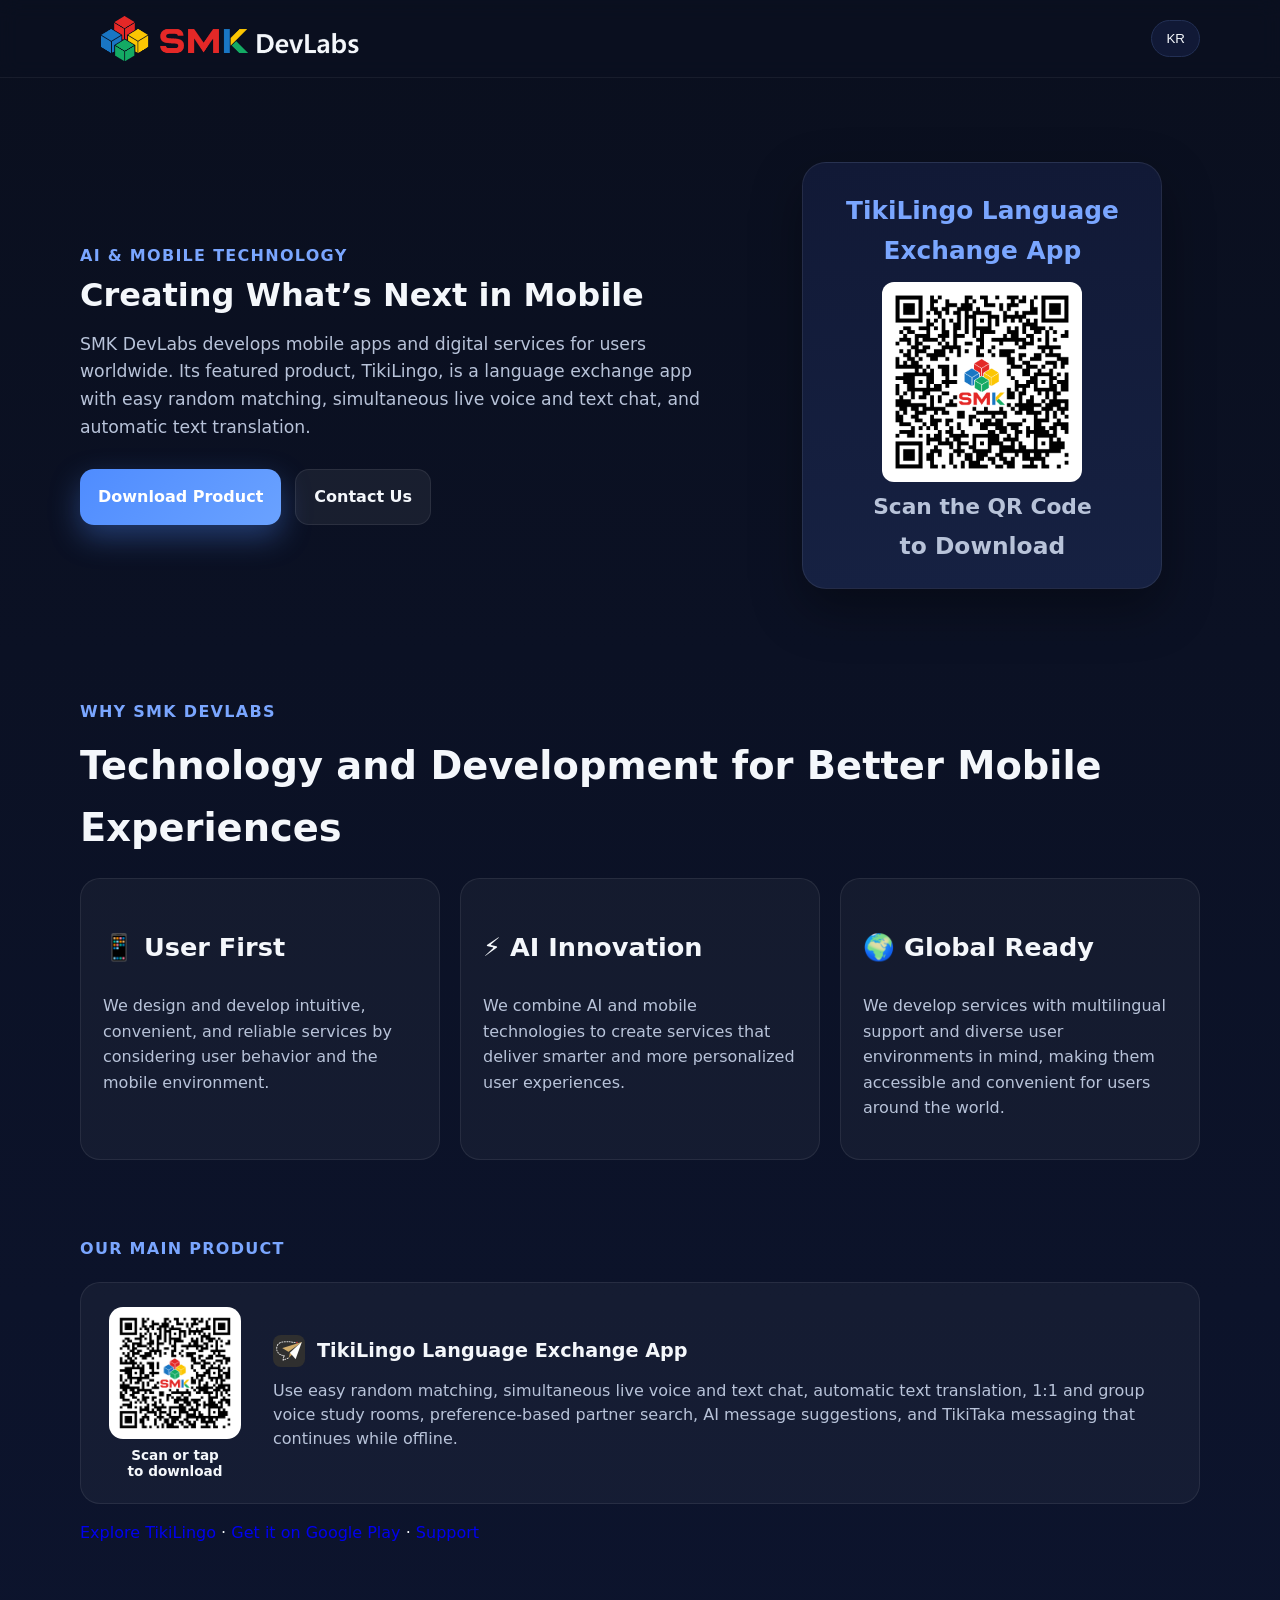
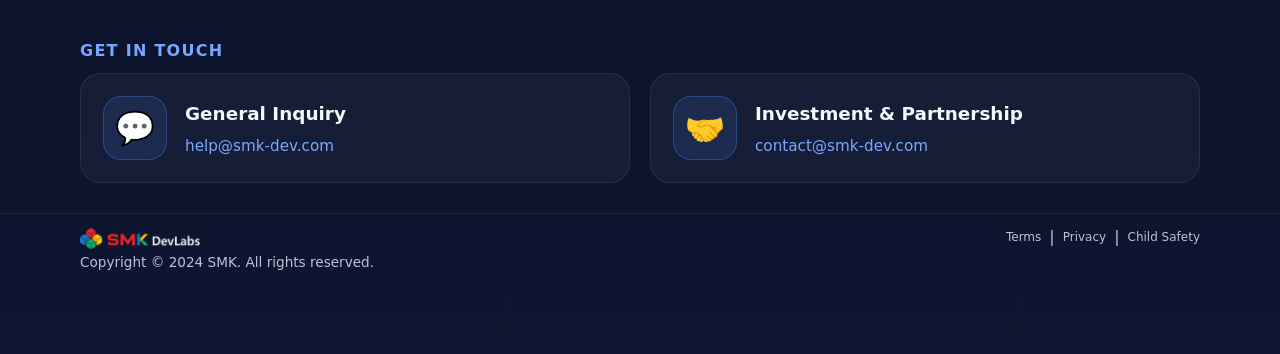
==== commit 909ab9c0: "Fix Korean QR download caption wrapping" ====
--- a/index.html
+++ b/index.html
@@ -40,7 +40,7 @@
     content="SMK DevLabs develops mobile apps, including TikiLingo, a language exchange app with random matching, live voice and text chat, automatic translation, and study rooms.">
   <meta name="twitter:image" content="https://smk-dev.com/assets/img/SMK_LOGO_512x512.png">
 
-  <link rel="stylesheet" href="style.css?v=20261029-2">
+  <link rel="stylesheet" href="style.css?v=20261029-3">
 </head>
 
 <body>
--- a/style.css
+++ b/style.css
@@ -122,8 +122,11 @@
 }
 
 .qr-action-caption {
+  display: flex;
+  flex-direction: column;
+  white-space: nowrap;
   color: var(--muted);
-  font-size: .95rem;
+  font-size: .85rem;
   font-weight: 700;
   text-align: center;
 }
@@ -1265,8 +1268,8 @@
 }
 
 .product-left-group[href] {
-  width: 96px;
-  flex: 0 0 96px;
+  width: 132px;
+  flex: 0 0 132px;
   flex-direction: column;
   gap: 8px;
   color: inherit;
@@ -1274,17 +1277,17 @@
 }
 
 .product-left-group[href] .qr-action-caption {
-  width: 96px;
-  max-width: 96px;
+  width: 132px;
+  max-width: 132px;
   line-height: 1.2;
 }
 
 .qr-img-large {
   width:
-    96px;
+    132px;
 
   height:
-    96px;
+    132px;
 
   object-fit:
     contain;
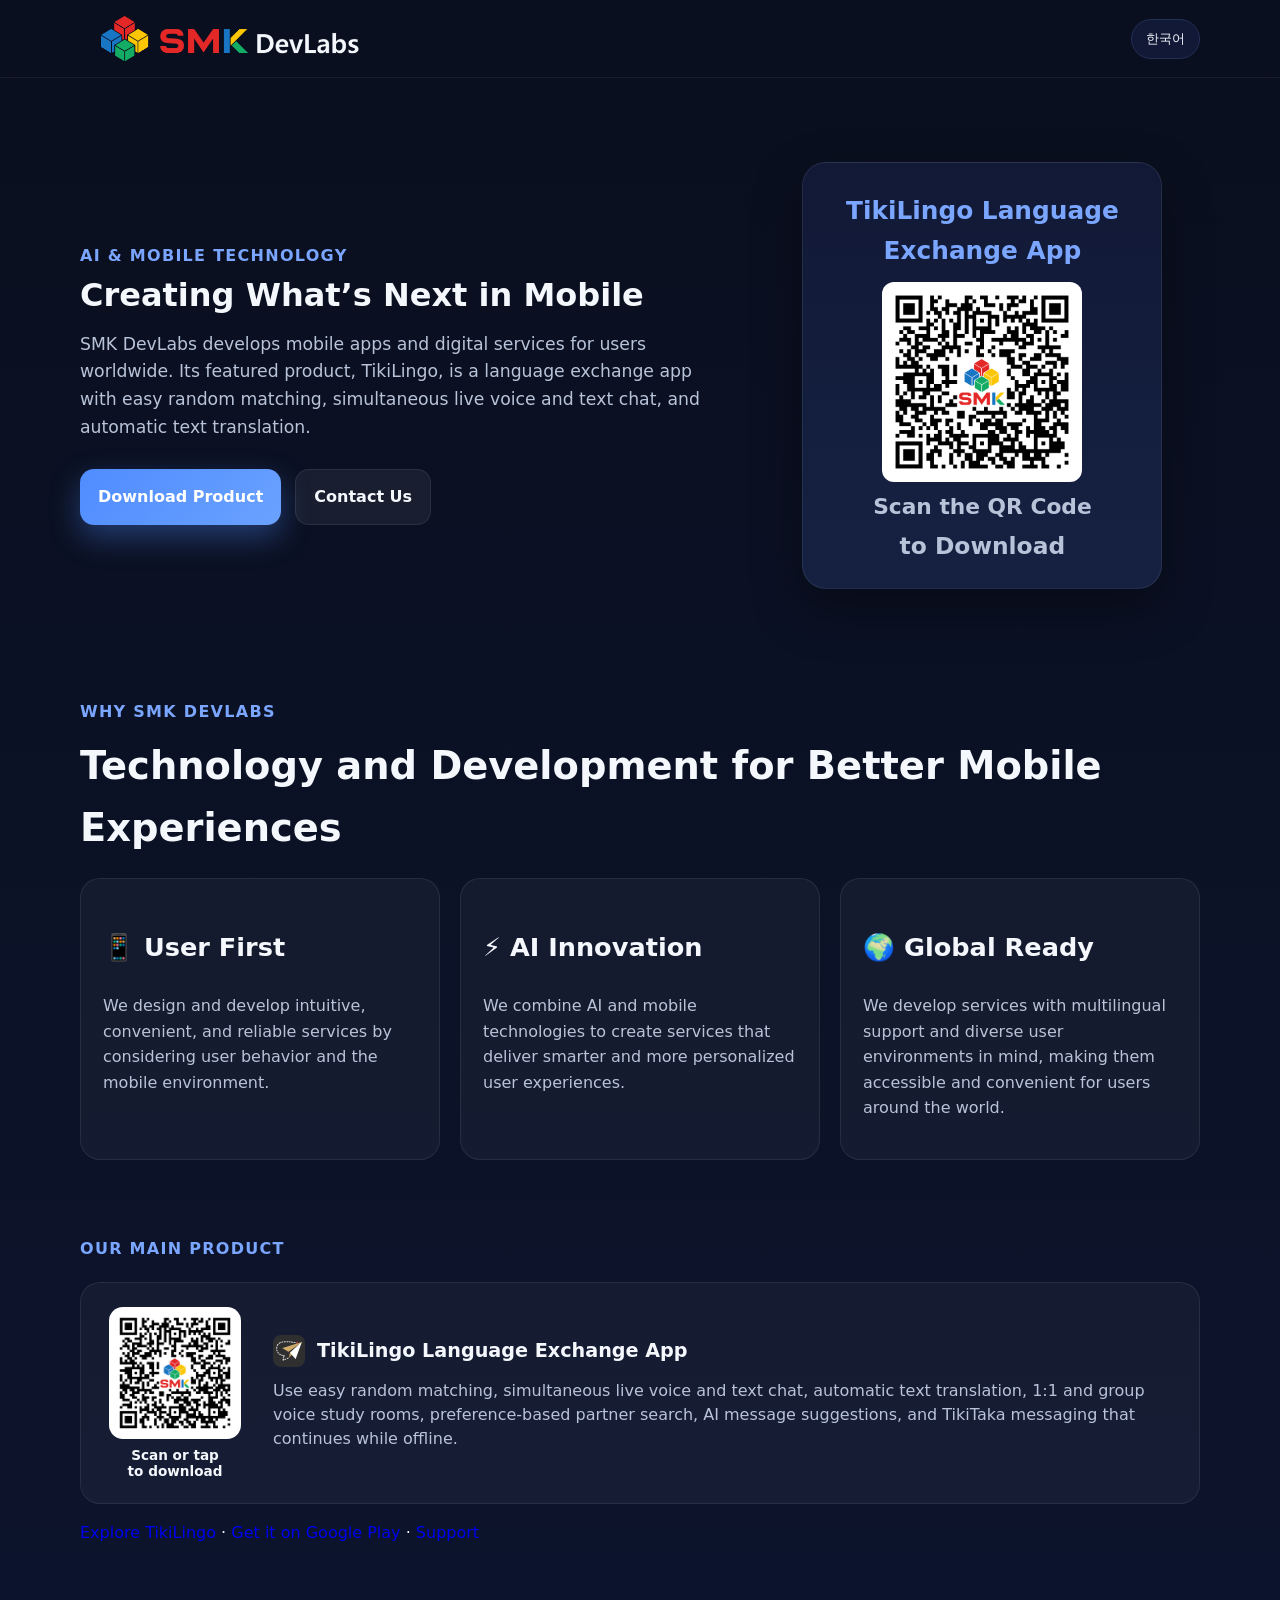
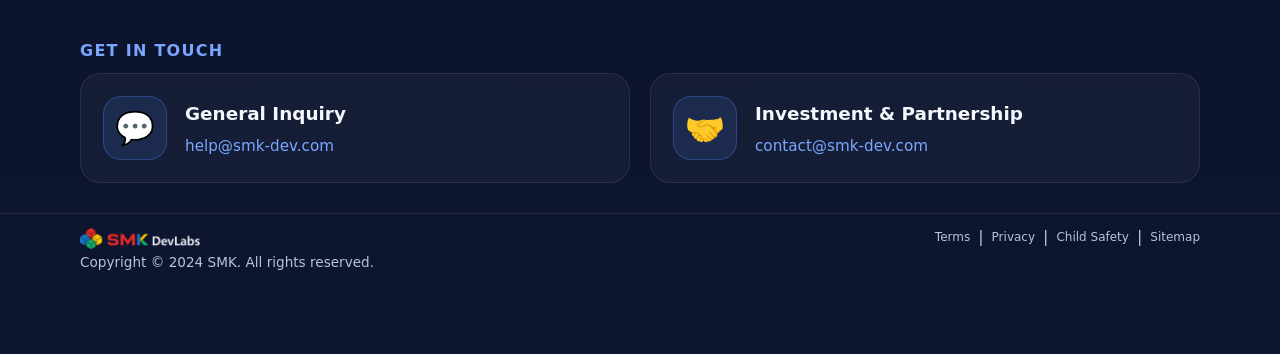
==== commit 5593b53b: "Localize product links and add site map" ====
--- a/index.html
+++ b/index.html
@@ -55,7 +55,7 @@
       </div>
 
       <button id="langToggle" class="lang-btn">
-        <span data-i18n-key="ui.toggleLabel">KR</span>
+        <span data-i18n-key="ui.toggleLabel">English</span>
       </button>
     </div>
   </header>
@@ -158,7 +158,7 @@
               <span data-i18n-key="product.qrDownload">to download</span>
             </span>
           </a>
-          <a class="main-product-content product-details-link" href="/tikilingo.html" aria-label="Learn more about TikiLingo">
+          <a class="main-product-content product-details-link" href="/tikilingo-ko.html" data-product-page-link>
             <div class="main-product-header">
               <div class="title-with-badge">
                 <img src="assets/img/app-icon.png" alt="TikiLingo app icon" class="inline-app-icon">
@@ -170,7 +170,7 @@
             </p>
           </a>
         </div>
-        <p class="product-support-links"><a href="/tikilingo.html" data-i18n-key="product.learnMore">Explore TikiLingo</a> · <a href="https://play.google.com/store/apps/details?id=com.smk.tikitalk" target="_blank" rel="noopener noreferrer" data-i18n-key="product.install">Get it on Google Play</a> · <a href="mailto:help@smk-dev.com">Support</a></p>
+        <p class="product-support-links"><a href="/tikilingo-ko.html" data-product-page-link data-i18n-key="product.learnMore">Explore TikiLingo</a> · <a href="https://play.google.com/store/apps/details?id=com.smk.tikitalk" target="_blank" rel="noopener noreferrer" data-i18n-key="product.install">Get it on Google Play</a> · <a href="mailto:help@smk-dev.com">Support</a></p>
       </div>
     </section>
 
@@ -210,7 +210,7 @@
     </svg>
   </a>
 
-  <script src="script.js?v=20261029-6"></script>
+  <script src="script.js?v=20261029-7"></script>
 </body>
 
 </html>
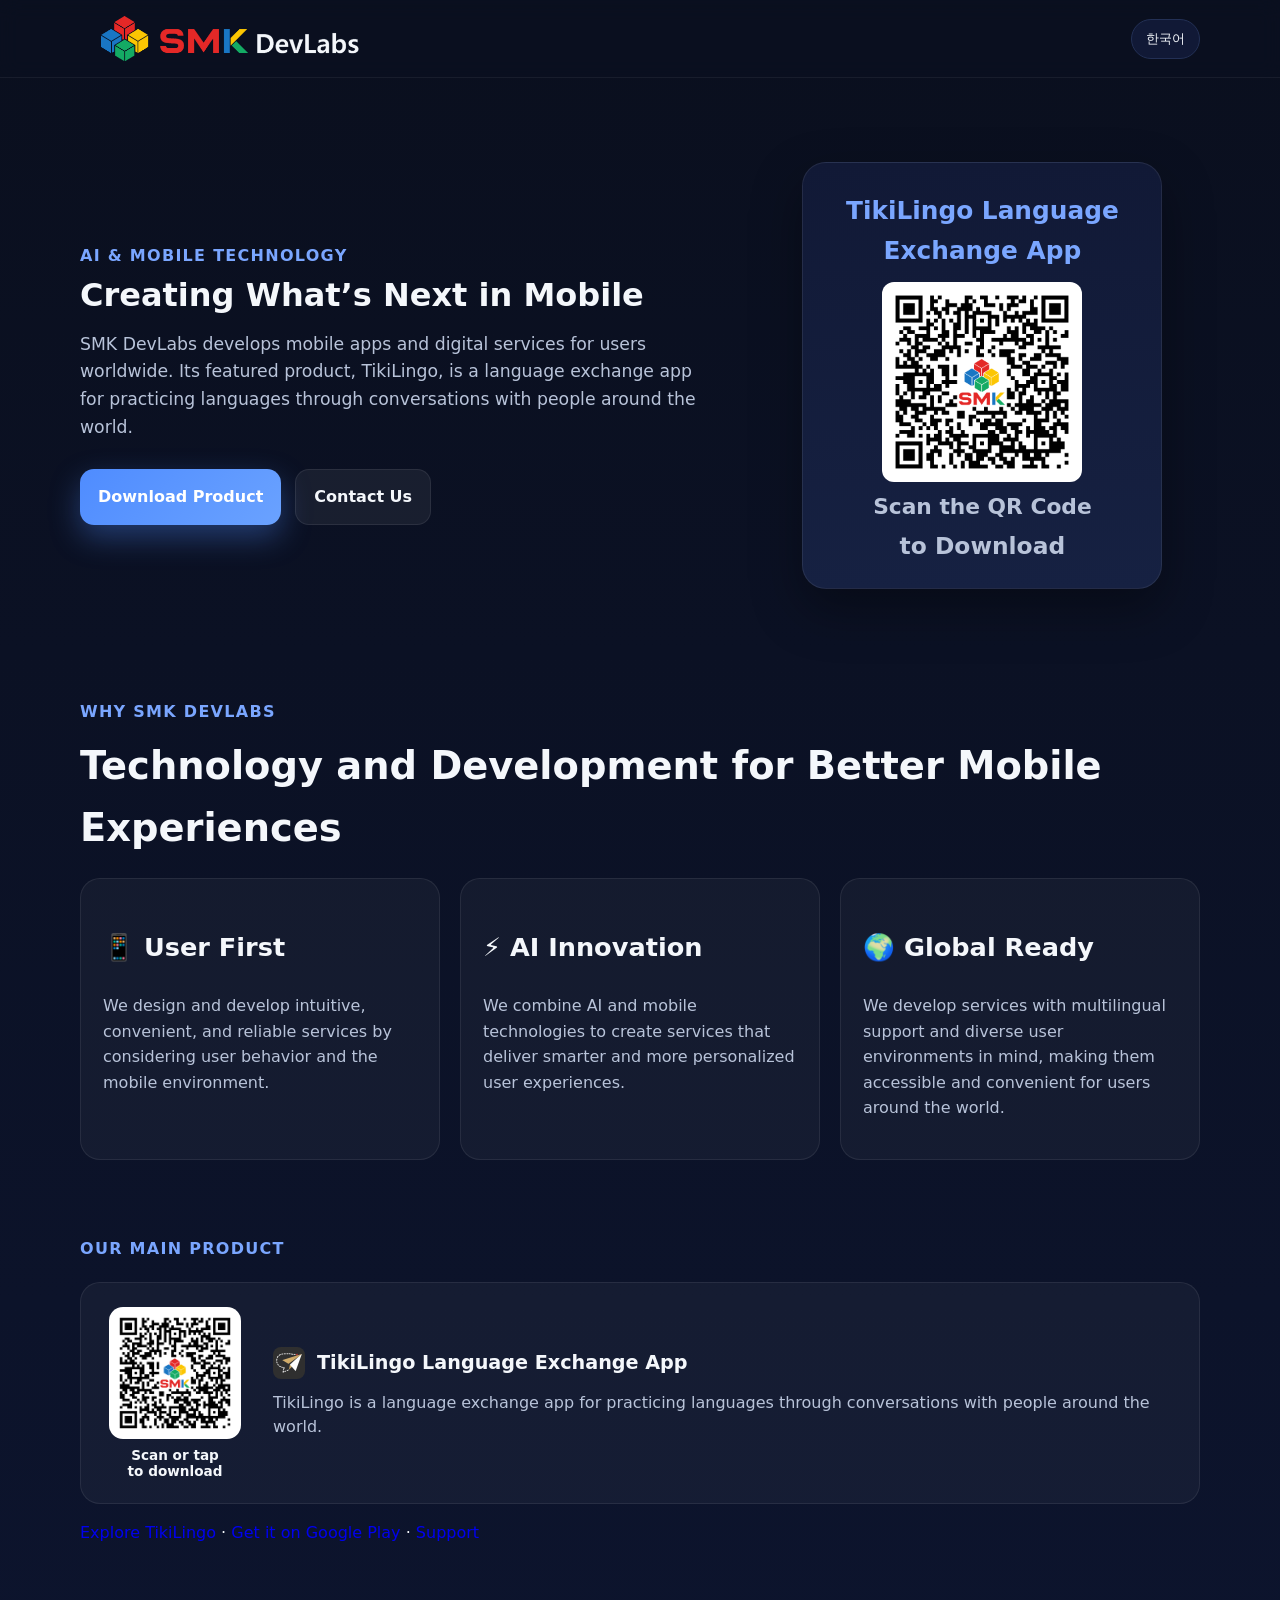
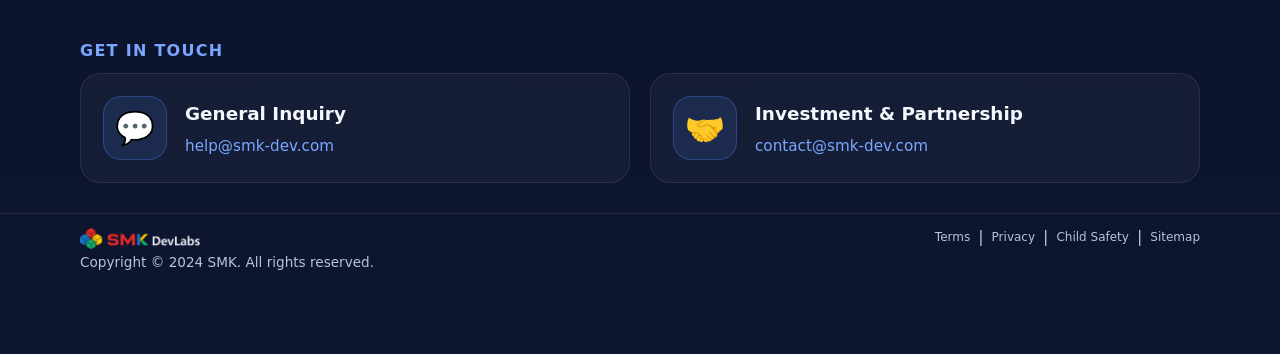
==== commit 80cc5e4a: "Clarify language exchange and offline messaging copy" ====
--- a/index.html
+++ b/index.html
@@ -6,7 +6,7 @@
   <meta name="viewport" content="width=device-width, initial-scale=1">
 
   <meta name="description" data-i18n-key="page.description"
-    content="SMK DevLabs develops mobile apps, including TikiLingo, a language exchange app with random matching, live voice and text chat, automatic translation, and study rooms.">
+    content="SMK DevLabs develops mobile apps, including TikiLingo, a language exchange app for practicing languages with people worldwide.">
 
   <title data-i18n-key="page.title">
     SMK DevLabs | Mobile App Development
@@ -30,14 +30,14 @@
   <meta property="og:url" content="https://smk-dev.com/">
   <meta property="og:title" content="SMK DevLabs | Mobile App Development">
   <meta property="og:description"
-    content="SMK DevLabs develops mobile apps, including TikiLingo, a language exchange app with random matching, live voice and text chat, automatic translation, and study rooms.">
+    content="SMK DevLabs develops mobile apps, including TikiLingo, a language exchange app for practicing languages with people worldwide.">
   <meta property="og:image" content="https://smk-dev.com/assets/img/SMK_LOGO_512x512.png">
 
   <!-- Twitter / X -->
   <meta name="twitter:card" content="summary">
   <meta name="twitter:title" content="SMK DevLabs | Mobile App Development">
   <meta name="twitter:description"
-    content="SMK DevLabs develops mobile apps, including TikiLingo, a language exchange app with random matching, live voice and text chat, automatic translation, and study rooms.">
+    content="SMK DevLabs develops mobile apps, including TikiLingo, a language exchange app for practicing languages with people worldwide.">
   <meta name="twitter:image" content="https://smk-dev.com/assets/img/SMK_LOGO_512x512.png">
 
   <link rel="stylesheet" href="style.css?v=20261029-3">
@@ -67,7 +67,7 @@
           <p class="eyebrow" data-i18n-key="hero.eyebrow">AI & Mobile Technology</p>
           <h1 data-i18n-key="hero.title">Creating What’s Next in Mobile</h1>
           <p class="hero-text" data-i18n-key="hero.description">
-            SMK DevLabs develops mobile apps and digital services for users worldwide. Its featured product, TikiLingo, is a language exchange app with easy random matching, simultaneous live voice and text chat, and automatic text translation.
+            SMK DevLabs develops mobile apps and digital services for users worldwide. Its featured product, TikiLingo, is a language exchange app for practicing languages through conversations with people around the world.
           </p>
           <div class="hero-actions">
             <a class="btn primary" href="#product">
@@ -166,7 +166,7 @@
               </div>
             </div>
             <p data-i18n-key="product.description">
-              Use easy random matching, simultaneous live voice and text chat, automatic text translation, 1:1 and group voice study rooms, preference-based partner search, AI message suggestions, and TikiTaka messaging that continues while offline.
+              TikiLingo is a language exchange app for practicing languages through conversations with people around the world.
             </p>
           </a>
         </div>
@@ -210,7 +210,7 @@
     </svg>
   </a>
 
-  <script src="script.js?v=20261029-7"></script>
+  <script src="script.js?v=20261029-8"></script>
 </body>
 
 </html>
